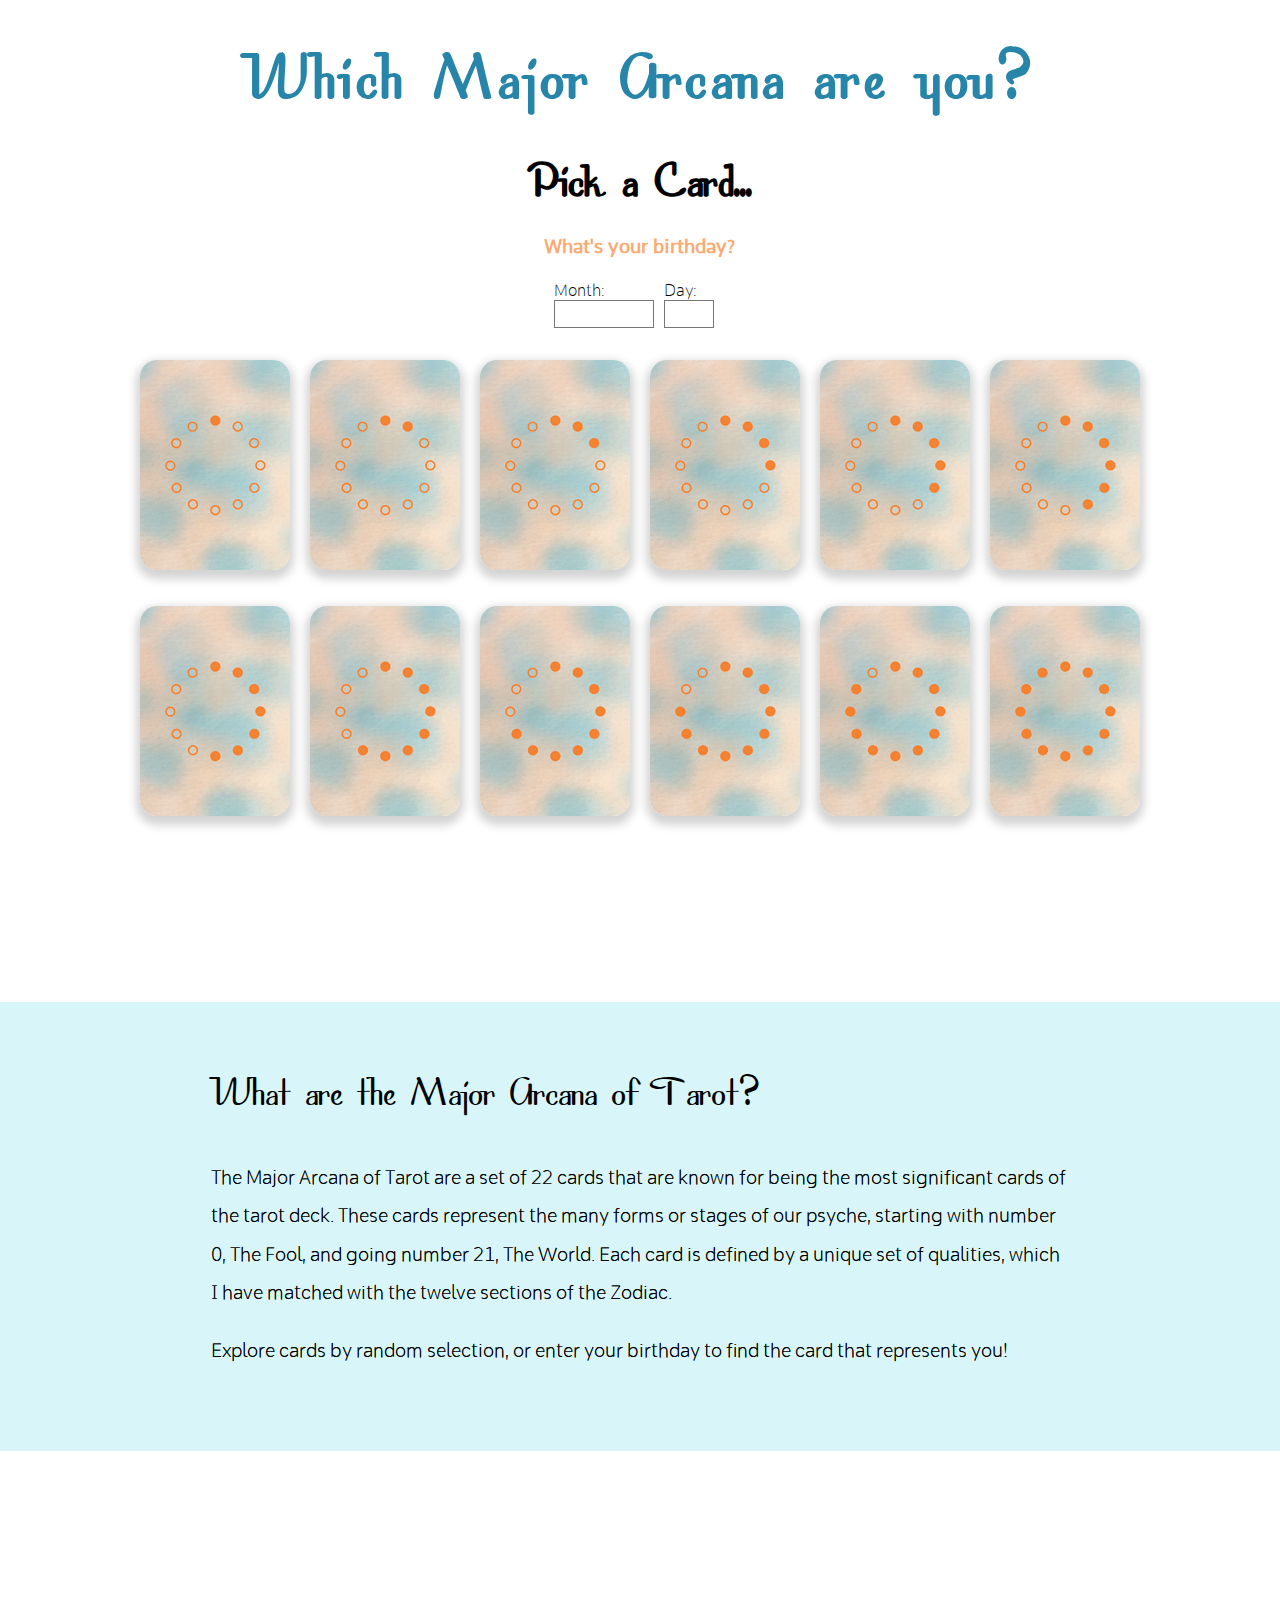
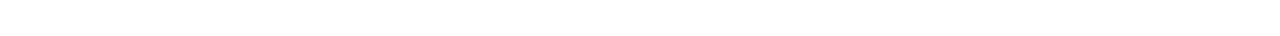
==== code/index.html @ e7a5047a "working on sound" ====
<!DOCTYPE html>
<html lang="en">

<link href="stylesheet.css" type="text/css" rel="stylesheet">

<head>
    <meta charset="UTF-8">
    <meta name="viewport" content="width=device-width, initial-scale=1.0">
    <meta http-equiv="X-UA-Compatible" content="ie=edge">
    <title>Document</title>
</head>

<body>

    <div class="home">
        <h1>Which Major Arcana are you?</h1>
        <h2>Pick a Card...</h2>

        <h3>What's your birthday?</h3>
        <form> 
                <div class="form2">
                    <label for="month">Month:</label><br>
                    <input type="text" id="month" name="month">
                </div><div class="form1">
                    <label for="day">Day:</label><br>
                    <input type="text" id="day" name="day">
            </div>
        </form>



            <div class="flip-card">
                <div class="flip-card-inner">
                    <div class="flip-card-front">
                        <div class="row1">
                            <input type="image" class="card" id="aries" src="images/card_back_1.png" data-sound="break"/>
                            <input type="image" class="card" id="taurus" src="images/card_back_2.png" data-sound="chug"/>   
                            <input type="image" class="card" id="gemini" src="images/card_back_3.png" data-sound="buwaa"/>
                            <input type="image" class="card" id="cancer" src="images/card_back_4.png" data-sound="swoosh"/>
                            <input type="image" class="card" id="leo" src="images/card_back_5.png" data-sound="keyboard"/>
                            <input type="image" class="card" id="virgo" src="images/card_back_6.png" data-sound="splash"/>
                        </div>
                        <div class="row2">
                            <input type="image" class="card" id="libra" src="images/card_back_7.png" data-sound="inflate"/>
                            <input type="image" class="card" id="scorpio" src="images/card_back_8.png" data-sound="tictoc"/>
                            <input type="image" class="card" id="sag" src="images/card_back_9.png" data-sound="boing"/>
                            <input type="image" class="card" id="capricorn" src="images/card_back_10.png" data-sound="gong"/>
                            <input type="image" class="card" id="aquarius" src="images/card_back_11.png" data-sound="scales"/>
                            <input type="image" class="card" id="pisces" src="images/card_back_12.png" data-sound="rise"/>
                        </div>
                    </div>
                </div>
            </div>

                <!--
              </div>
                <div class="flip-card-back">
                  <div class="row1">
                    <img src="images/themagician_aries.png">
                    <img src="images/theworld_virgo.png" class="PLACEHOLDER - taurus">                    
                    <img src="images/themoon_gemini.png">
                    <img src="images/highpriestess_cancer.png" >
                    <img src="images/theworld_virgo.png" class="PLACEHOLDER - leo" >
                    <img src="images/theworld_virgo.png">
                  </div>
                  <div class="row2">
                    <img src="images/theworld_virgo.png" class="PLACEHOLDER - libra">
                    <img src="images/thehermit_scorpio.png" >
                    <img src="images/judgement_sag.png" >
                    <img src="images/theemperor_capricorn.png">
                    <img src="images/thefool_aquarius.png">
                    <img src="images/theworld_virgo.png" class="PLACEHOLDER - pisces">
                  </div>
              </div>
            </div>
          </div>


        <div class="hover">
            <div class="cards_hover">
                <div class="row1_hover">
                    <img src="images/themagician_aries.png">
                    <img src="images/themoon_gemini.png">
                    <img src="images/highpriestess_cancer.png" >
                    <img src="images/theworld_virgo.png" >
                    <img src="images/theworld_virgo.png" class="PLACEHOLDER">
                    <img src="images/theworld_virgo.png" class="PLACEHOLDER">
                </div>
                <div class="row2_hover">
                    <img src="images/thehermit_scorpio.png" >
                    <img src="images/judgement_sag.png" >
                    <img src="images/theemperor_capricorn.png">
                    <img src="images/thefool_aquarius.png">
                    <img src="images/theworld_virgo.png" class="PLACEHOLDER">
                    <img src="images/theworld_virgo.png" class="PLACEHOLDER">
                </div>
            </div>
        </div>--> 
    </div>

    <div class="scroll">
        <div class="about">
            <header>What are the Major Arcana of Tarot?</header>
            <p>The Major Arcana of Tarot are a set of 22 cards that are known for being the most significant cards of the tarot deck. These cards represent the many forms or stages of our psyche, starting with number 0, The Fool, and going number 21, The World. Each card is defined by a unique set of qualities, which I have matched with the twelve sections of the Zodiac.  </p>
            <p>Explore cards by random selection, or enter your birthday to find the card that represents you!</p>
        </div>
    </div>

   
    <button><div class="pop-up" id="pop-up" hidden>
        <div class="pop-up_box">
                <img src="images/themagician_aries.png" alt="The Magician Card" id="pi">
                <h1 id="ph">The Magician</h1>
                <p id="pp">The Magician card represents a resourceful, self-empowered engergy. Those who embody the Magician card are able to harness that boundless energy and use it to take action and work towards achieving their goals.</p>
                <!--<span class="close">X</span> -->
            </div>
    </div></button>

    <audio id="speakers"></audio>
    <script src="main.js"></script>
</body>
</html>
---- code/stylesheet.css ----
/*FLIP-CARD: https://www.w3schools.com/howto/howto_css_flip_card.asp**/

@font-face {
    font-family: 'spirit';
    src: url('fonts/spirit/spirit-webfont.woff2') format('woff2');
    src: url('fonts/spirit/spirit-webfont.woff') format('woff');
}
@font-face{
    font-family:'comme_light';
    src: url('fonts/comme/comme-thin-webfont.woff') format('woff');
    src: url('fonts/comme/comme-thin-webfont.woff2') format('woff2')
}

@font-face{
    font-family: 'comme_reg';
    src: url('fonts/comme/comme-regular_1-webfont.woff') format('woff');
    src: url('fonts/comme/comme-regular_1-webfont.woff2') format('woff2');
}
/*
@font-face{
    font-family: 'comme_med';
    src: url('fonts/comme/comme-medium-webfont.woff') format('woff');
    src: url('fonts/comme/comme-medium-webfont.woff2') format('woff2');
}
@font-face{
    font-family: 'comme_bold';
    src: url('fonts/comme/comme-bold-webfont.woff') format('woff');
    src: url('fonts/comme/comme-bold-webfont.woff2') format('woff2');
}
**/

:root{
    --orange: #fbaa71;
    --primary: var(--orange);

    --blue: #2685a8;
    --primary: var(--blue);

    --light_blue: #d8f6fa;
    --primary: var(--light_blue);
}

*{
    font-size: 100%;
    margin: 0;
    box-sizing: border-box;
}

.home h1{
    color: var(--blue);
    font-family: spirit;
    font-size: 4em;
    letter-spacing: .075em;
    text-align: center;
    margin: .75em 0 .65em;
}
.home h2{
    font-family: spirit;
    font-size: 3em;
    margin: .1em 0 .5em;
    text-align: center;
}

h3{
    color: var(--orange);
    font-family: comme_reg;
    font-size: 1.2em;
    text-align: center;
    margin: 1.5em 0 1em;
}
form{
    font-family: comme_light;
    width: 20%;
    margin: 0 auto;

    display: grid;
    grid-template-columns: 55.5% 44.5%;
    grid-area: 'form1 form2';
    grid-column-gap: .65rem;
}
.form1 input{
    width: 50px;
}
.form2{
    width: 100px;
    justify-self: right;
}
.form2 input{
    width: 100px;
}
form input{
    border-style: solid;
    border-width: 1px;
    padding: .25rem .5rem;
}
input[type=text]{
    font-family: comme_light;
    font-size: .8rem;
}


.flip-card {
    background-color: transparent;
    perspective: 1000px; /* Remove this if you don't want the 3D effect */
  }
.flip-card-front{
    display: flex;
    flex-flow: row wrap;
    justify-content: space-around;
    margin: 1em 0 7em;
    perspective: 1000px;
}
.flip-card-front input[type="image"]{
    margin: 1em .5em;
    border-radius: 17px;
    box-shadow: 0 5px 10px 4px lightgray;
}
.flip-card-front input[type="image"]:hover{
    box-shadow: 0 5px 10px 4px #b3afaf;

}

    .flip-card-back{
        position: absolute;
        z-index: 1;
        top: 300px;
        left: 2em;

        display: flex;
        flex-flow: row wrap;
        justify-content: center;

        margin: 2em 7em;
        max-width: 80%;

        transition: transform 0.8s;
        transform-style: preserve-3d;

    }

    .flip-card-back img{
        margin: 1em .5em;
        border-radius: 17px;
        box-shadow: 0 5px 10px 4px lightgray;
        max-height: 210px;
    }

    .flip-card-front, .flip-card-back {
        position: relative;
        -webkit-backface-visibility: hidden; /* Safari */
        backface-visibility: hidden;
    }
    .flip-card:hover .flip-card-back {
        transform: rotateY(180deg);
    }


 
    
.scroll{
    box-sizing: border-box;
    margin: 13% 0;
    height: 100%;
}
.about{
    background-color: var(--light_blue);
    box-sizing: border-box;
    margin: auto;
    padding: 2em 16.5% 4em;
    
}
.about header{
    font-family: spirit;
    font-size: 2.5em;
    margin: 1em 0;
}
.about p{
    font-family: comme_light;
    font-size: 1.2em;
    line-height: 2em;
    margin: 1em 0;
    text-shadow: .25px .25px .2px black;
}


    /* POP-UP **/
    
    
/*  [hidden] {
        display: none;
      } **/
      
    button:hover{
        cursor: pointer;
    }

    button{
        background-color: transparent;
        border: 0;
    }

    .pop-up{
        position: fixed;
        z-index: 1;
        top: 0;
        left: 0;

        background: rgba(216, 246, 250, 0.7);

        height: 100%;
        width: 100%;

        /*display: none;**/
    }
    .pop-up_box{
        opacity: 100%;
        background-color: white;
        max-width: 70%;

        margin: auto;
        position: absolute;
        top: 12.5%;
        left: 15%;

        padding: 4em;

        display: grid;
        grid-template-columns: 50% 50%;
        grid-template-rows: 20% 80%;
        align-items: center;
    }

    .pop-up_box img{
        border-radius: 17px;
        box-shadow: 0 5px 10px 4px lightgray;
        grid-area: 1/1/3/2;
        max-width: 80%;
    }
    .pop-up_box h1{
        font-family: spirit;
        font-size: 2.5em;
        align-self: left;
    }
    .pop-up_box p{
        font-family: comme_light;
        font-size: 1em;
        text-align: start;
    }
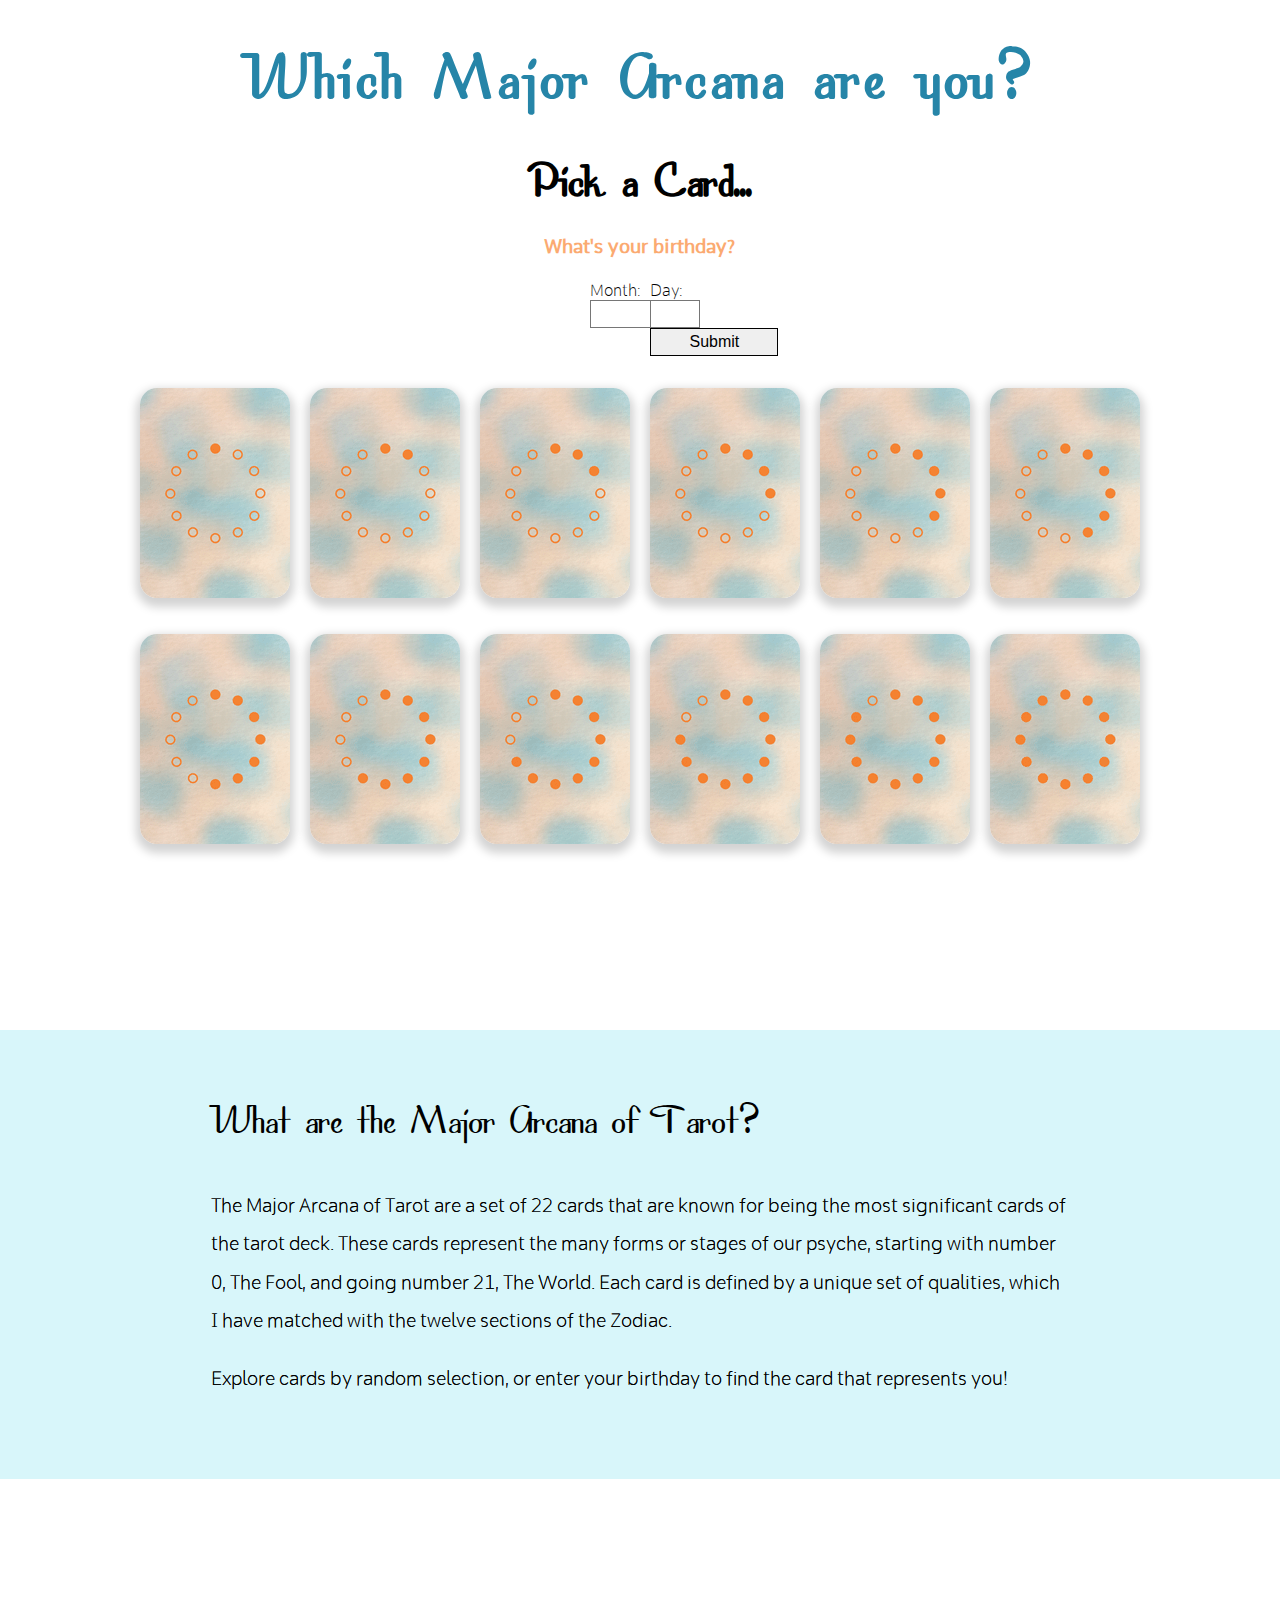
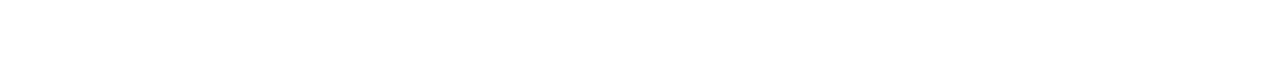
==== commit 7a1befaa: "form code" ====
--- a/code/index.html
+++ b/code/index.html
@@ -18,35 +18,35 @@
 
         <h3>What's your birthday?</h3>
         <form> 
-                <div class="form2">
-                    <label for="month">Month:</label><br>
-                    <input type="text" id="month" name="month">
-                </div><div class="form1">
-                    <label for="day">Day:</label><br>
-                    <input type="text" id="day" name="day">
-            </div>
+            <div class="form2">
+                <label for="month">Month:</label><br>
+                <input type="text" id="month" name="month" class="form">
+            </div><div class="form1">
+                <label for="day">Day:</label><br>
+                <input type="text" id="day" name="day" class="form">
+            </div><br>
+            <input type="submit" value="Submit" id="submit"/>
         </form>
 
 
-
-            <div class="flip-card">
+<div class="flip-card">
                 <div class="flip-card-inner">
                     <div class="flip-card-front">
                         <div class="row1">
-                            <input type="image" class="card" id="aries" src="images/card_back_1.png" data-sound="break"/>
-                            <input type="image" class="card" id="taurus" src="images/card_back_2.png" data-sound="chug"/>   
-                            <input type="image" class="card" id="gemini" src="images/card_back_3.png" data-sound="buwaa"/>
-                            <input type="image" class="card" id="cancer" src="images/card_back_4.png" data-sound="swoosh"/>
-                            <input type="image" class="card" id="leo" src="images/card_back_5.png" data-sound="keyboard"/>
-                            <input type="image" class="card" id="virgo" src="images/card_back_6.png" data-sound="splash"/>
+                            <input type="image" class="card" alt="card back" id="aries" src="images/card_back_1.png" data-sound="break"/>
+                            <input type="image" class="card" alt="card back" id="taurus" src="images/card_back_2.png" data-sound="chug"/>   
+                            <input type="image" class="card" alt="card back" id="gemini" src="images/card_back_3.png" data-sound="buwaa"/>
+                            <input type="image" class="card" alt="card back" id="cancer" src="images/card_back_4.png" data-sound="swoosh"/>
+                            <input type="image" class="card" alt="card back" id="leo" src="images/card_back_5.png" data-sound="keyboard1"/>
+                            <input type="image" class="card" alt="card back" id="virgo" src="images/card_back_6.png" data-sound="splash"/>
                         </div>
                         <div class="row2">
-                            <input type="image" class="card" id="libra" src="images/card_back_7.png" data-sound="inflate"/>
-                            <input type="image" class="card" id="scorpio" src="images/card_back_8.png" data-sound="tictoc"/>
-                            <input type="image" class="card" id="sag" src="images/card_back_9.png" data-sound="boing"/>
-                            <input type="image" class="card" id="capricorn" src="images/card_back_10.png" data-sound="gong"/>
-                            <input type="image" class="card" id="aquarius" src="images/card_back_11.png" data-sound="scales"/>
-                            <input type="image" class="card" id="pisces" src="images/card_back_12.png" data-sound="rise"/>
+                            <input type="image" class="card" alt="card back" id="libra" src="images/card_back_7.png" data-sound="inflate"/>
+                            <input type="image" class="card" alt="card back" id="scorpio" src="images/card_back_8.png" data-sound="tictoc"/>
+                            <input type="image" class="card" alt="card back" id="sag" src="images/card_back_9.png" data-sound="boing"/>
+                            <input type="image" class="card" alt="card back" id="capricorn" src="images/card_back_10.png" data-sound="gong"/>
+                            <input type="image" class="card" alt="card back" id="aquarius" src="images/card_back_11.png" data-sound="scales"/>
+                            <input type="image" class="card" alt="card back" id="pisces" src="images/card_back_12.png" data-sound="rise"/>
                         </div>
                     </div>
                 </div>
--- a/code/stylesheet.css
+++ b/code/stylesheet.css
@@ -16,18 +16,6 @@
     src: url('fonts/comme/comme-regular_1-webfont.woff') format('woff');
     src: url('fonts/comme/comme-regular_1-webfont.woff2') format('woff2');
 }
-/*
-@font-face{
-    font-family: 'comme_med';
-    src: url('fonts/comme/comme-medium-webfont.woff') format('woff');
-    src: url('fonts/comme/comme-medium-webfont.woff2') format('woff2');
-}
-@font-face{
-    font-family: 'comme_bold';
-    src: url('fonts/comme/comme-bold-webfont.woff') format('woff');
-    src: url('fonts/comme/comme-bold-webfont.woff2') format('woff2');
-}
-**/
 
 :root{
     --orange: #fbaa71;
@@ -48,14 +36,14 @@
 
 .home h1{
     color: var(--blue);
-    font-family: spirit;
+    font-family: spirit, Arial, Helvetica, sans-serif;
     font-size: 4em;
     letter-spacing: .075em;
     text-align: center;
     margin: .75em 0 .65em;
 }
 .home h2{
-    font-family: spirit;
+    font-family: spirit, Arial, Helvetica, sans-serif;
     font-size: 3em;
     margin: .1em 0 .5em;
     text-align: center;
@@ -63,18 +51,18 @@
 
 h3{
     color: var(--orange);
-    font-family: comme_reg;
+    font-family: comme_reg, Arial, Helvetica, sans-serif;
     font-size: 1.2em;
     text-align: center;
     margin: 1.5em 0 1em;
 }
 form{
-    font-family: comme_light;
+    font-family: comme_light, Arial, Helvetica, sans-serif;
     width: 20%;
     margin: 0 auto;
 
     display: grid;
-    grid-template-columns: 55.5% 44.5%;
+    grid-template-columns: 50% 50%;
     grid-area: 'form1 form2';
     grid-column-gap: .65rem;
 }
@@ -82,7 +70,7 @@
     width: 50px;
 }
 .form2{
-    width: 100px;
+    width: 50px;
     justify-self: right;
 }
 .form2 input{
@@ -93,8 +81,14 @@
     border-width: 1px;
     padding: .25rem .5rem;
 }
+input [type=submit]{
+    font-family: comme-light, Arial, Helvetica, sans-serif;
+    font-size: 1rem;
+    background-color: (--light_blue);
+    margin: 1rem auto;
+}
 input[type=text]{
-    font-family: comme_light;
+    font-family: comme_light, Arial, Helvetica, sans-serif;
     font-size: .8rem;
 }
 
@@ -185,11 +179,6 @@
 
     /* POP-UP **/
     
-    
-/*  [hidden] {
-        display: none;
-      } **/
-      
     button:hover{
         cursor: pointer;
     }
@@ -209,8 +198,6 @@
 
         height: 100%;
         width: 100%;
-
-        /*display: none;**/
     }
     .pop-up_box{
         opacity: 100%;
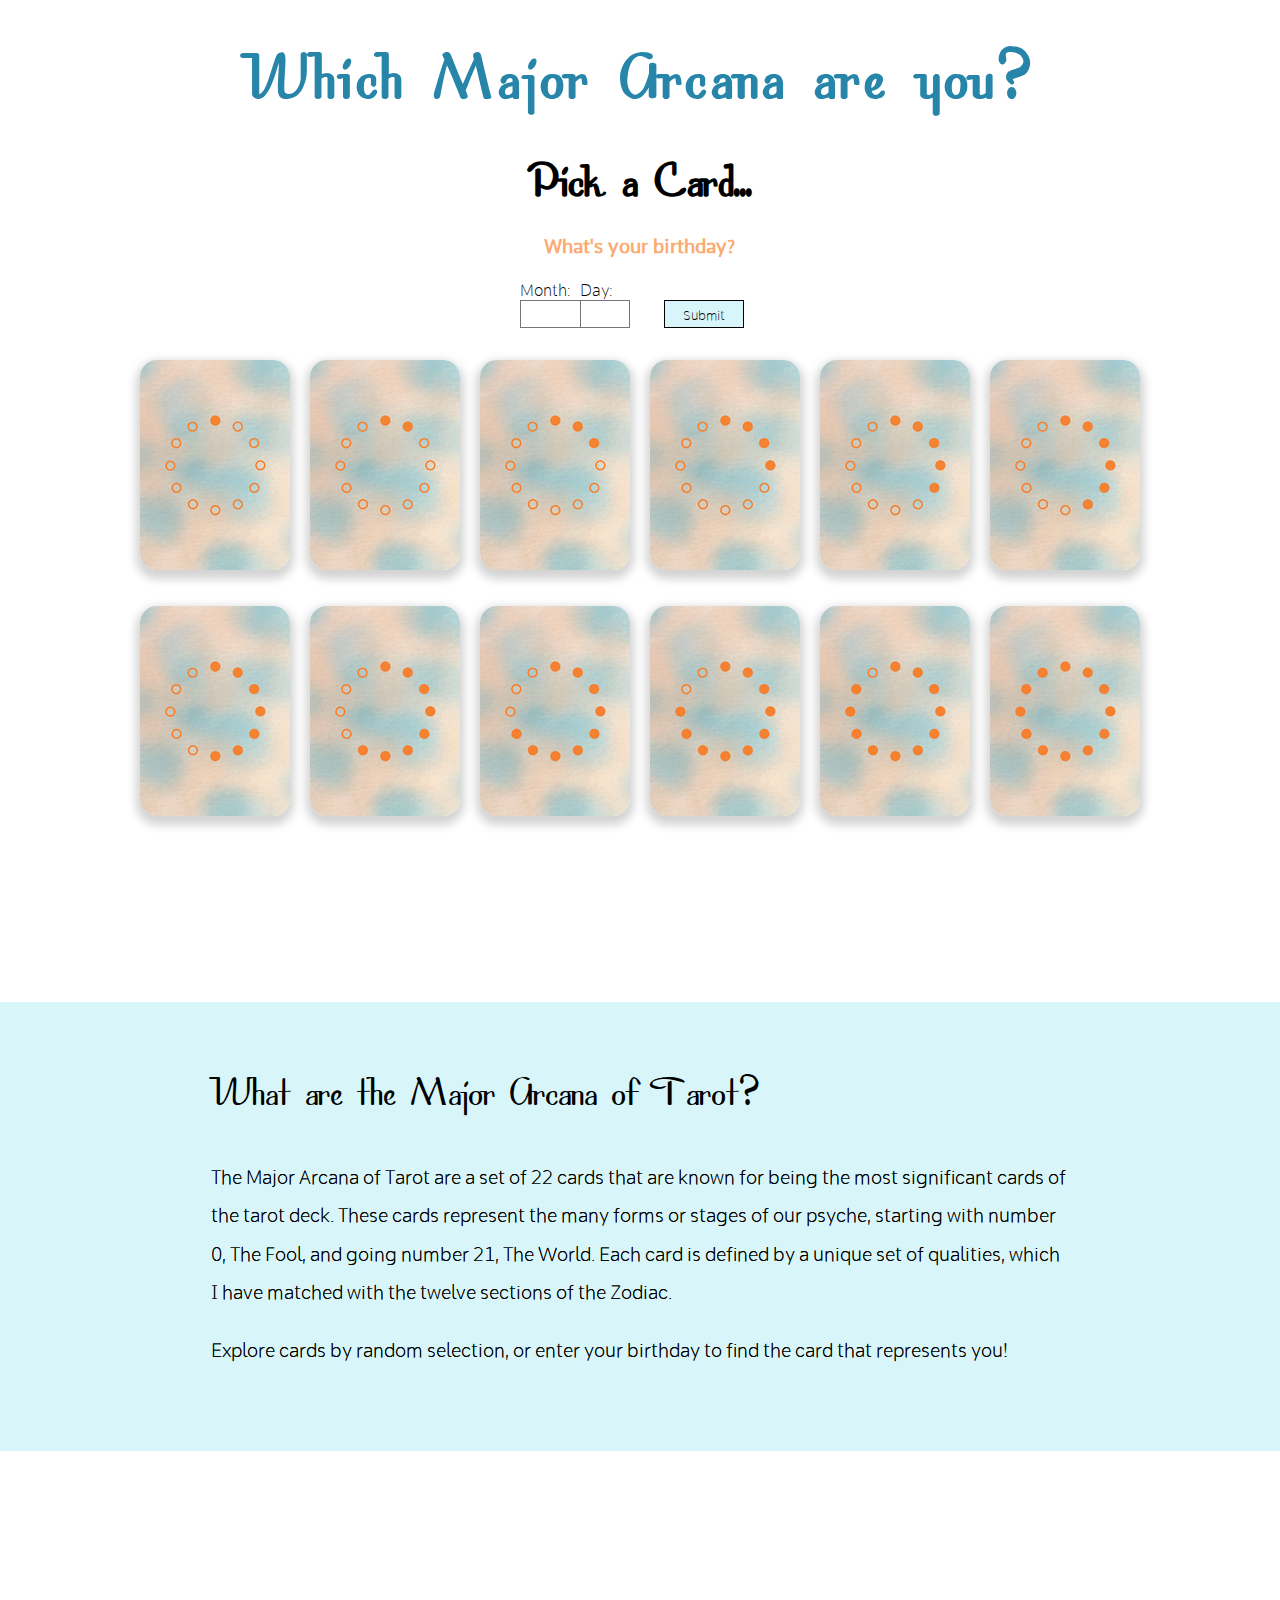
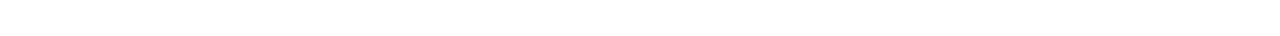
==== commit 780d4771: "done!!" ====
--- a/code/index.html
+++ b/code/index.html
@@ -17,14 +17,14 @@
         <h2>Pick a Card...</h2>
 
         <h3>What's your birthday?</h3>
-        <form> 
+        <form id="form"> 
             <div class="form2">
                 <label for="month">Month:</label><br>
                 <input type="text" id="month" name="month" class="form">
             </div><div class="form1">
                 <label for="day">Day:</label><br>
                 <input type="text" id="day" name="day" class="form">
-            </div><br>
+            </div>
             <input type="submit" value="Submit" id="submit"/>
         </form>
 
--- a/code/stylesheet.css
+++ b/code/stylesheet.css
@@ -62,12 +62,14 @@
     margin: 0 auto;
 
     display: grid;
-    grid-template-columns: 50% 50%;
-    grid-area: 'form1 form2';
+    grid-template-columns: 22.5% 22.5% 55%;
+    grid-area: 'form1 form2 submit';
     grid-column-gap: .65rem;
+    align-content: center;
 }
 .form1 input{
     width: 50px;
+    align-self: center;
 }
 .form2{
     width: 50px;
@@ -81,11 +83,13 @@
     border-width: 1px;
     padding: .25rem .5rem;
 }
-input [type=submit]{
-    font-family: comme-light, Arial, Helvetica, sans-serif;
-    font-size: 1rem;
-    background-color: (--light_blue);
-    margin: 1rem auto;
+input[type=submit]{
+    font-family: comme_light, Arial, Helvetica, sans-serif;
+    font-size: .8rem;
+    background-color: var(--light_blue);
+    margin: 0 1rem;
+    align-self: flex-end;
+    max-width: 80px;
 }
 input[type=text]{
     font-family: comme_light, Arial, Helvetica, sans-serif;
